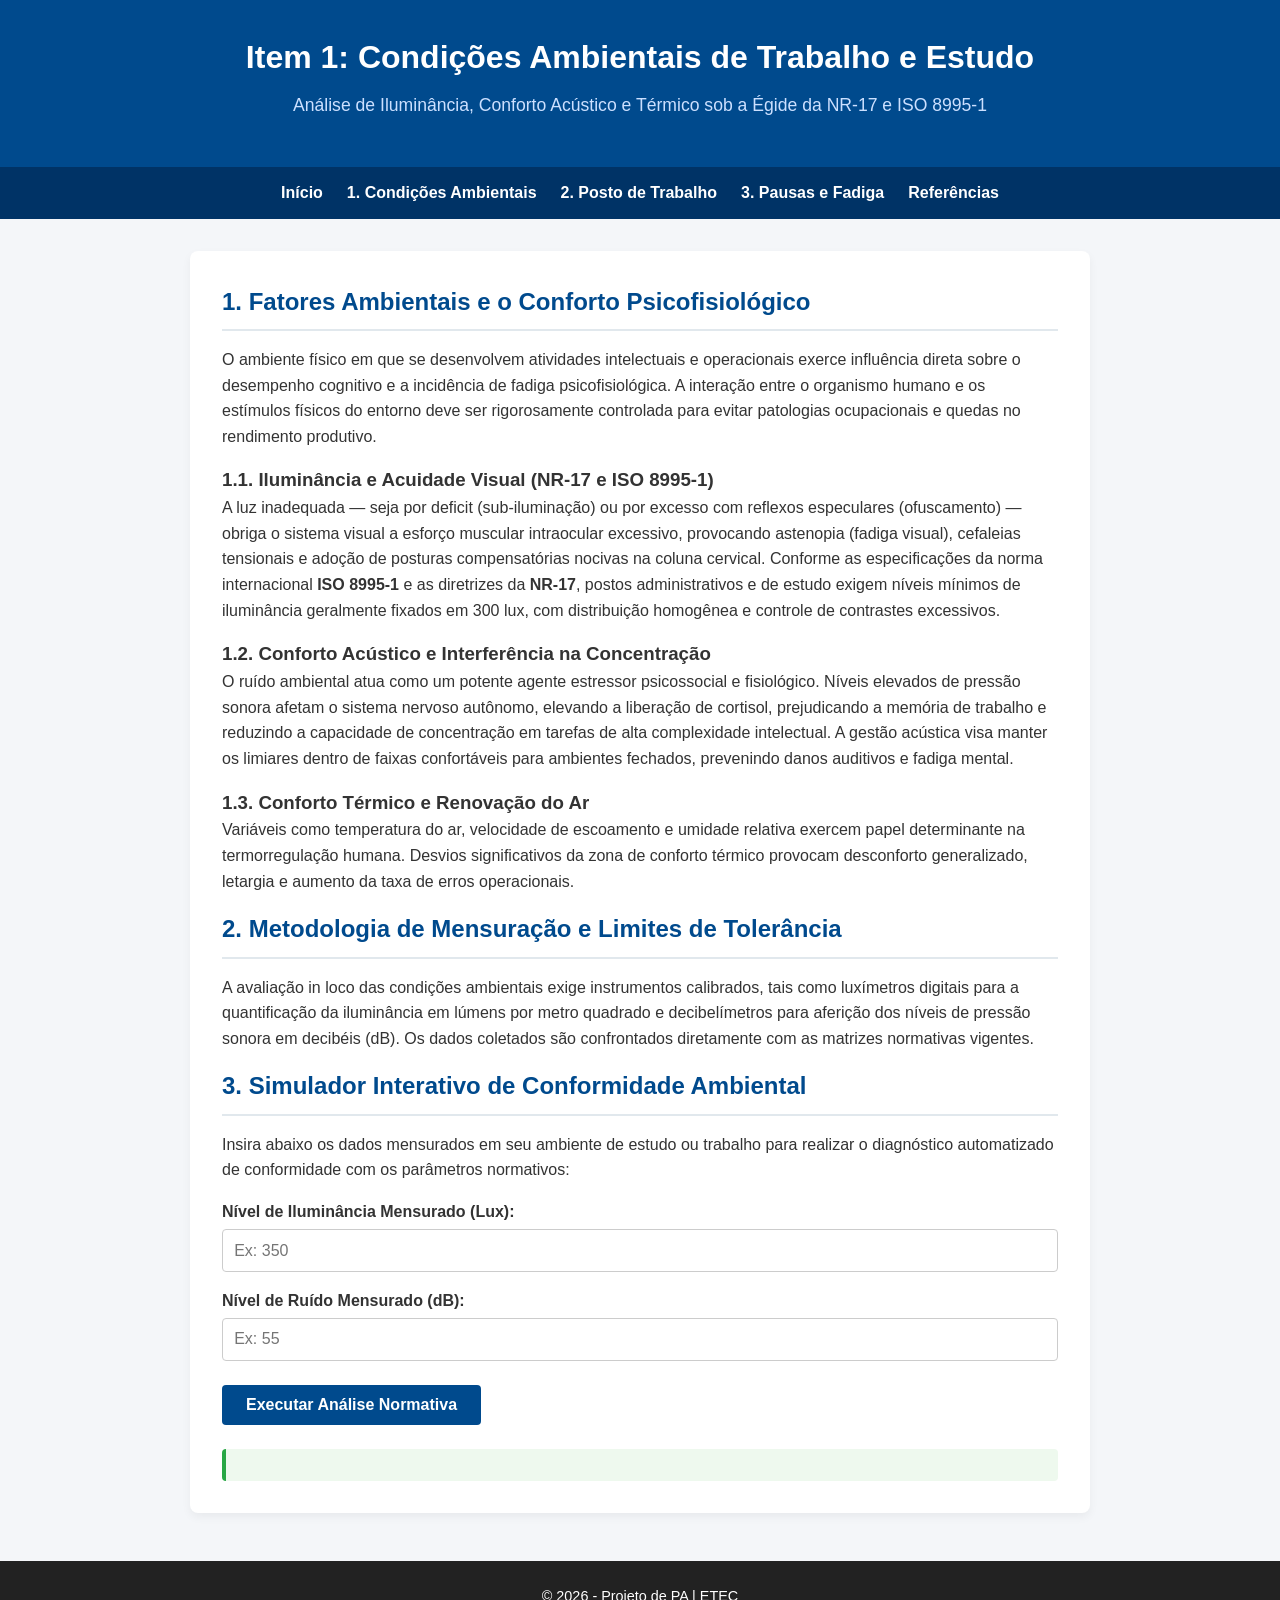
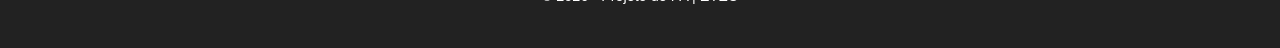
==== ERGONONIA PA/src/item1_ambiente.html @ 14e7c1ec "Add files via upload" ====
<!DOCTYPE html>
<html lang="pt-BR">
<head>
    <meta charset="UTF-8">
    <meta name="viewport" content="width=device-width, initial-scale=1.0">
    <title>Item 1: Condições Ambientais - PA Ergonomia</title>
    <link rel="stylesheet" href="style.css">
</head>
<body>

    <header>
        <h1>Item 1: Condições Ambientais de Trabalho e Estudo</h1>
        <p>Análise de Iluminância, Conforto Acústico e Térmico sob a Égide da NR-17 e ISO 8995-1</p>
    </header>

    <nav>
        <a href="index.html">Início</a>
        <a href="item1_ambiente.html">1. Condições Ambientais</a>
        <a href="item2_posto.html">2. Posto de Trabalho</a>
        <a href="item3_pausas.html">3. Pausas e Fadiga</a>
        <a href="referencias.html">Referências</a>
    </nav>

    <div class="container">
        <h2>1. Fatores Ambientais e o Conforto Psicofisiológico</h2>
        <p>O ambiente físico em que se desenvolvem atividades intelectuais e operacionais exerce influência direta sobre o desempenho cognitivo e a incidência de fadiga psicofisiológica. A interação entre o organismo humano e os estímulos físicos do entorno deve ser rigorosamente controlada para evitar patologias ocupacionais e quedas no rendimento produtivo.</p>

        <h3>1.1. Iluminância e Acuidade Visual (NR-17 e ISO 8995-1)</h3>
        <p>A luz inadequada — seja por deficit (sub-iluminação) ou por excesso com reflexos especulares (ofuscamento) — obriga o sistema visual a esforço muscular intraocular excessivo, provocando astenopia (fadiga visual), cefaleias tensionais e adoção de posturas compensatórias nocivas na coluna cervical. Conforme as especificações da norma internacional <strong>ISO 8995-1</strong> e as diretrizes da <strong>NR-17</strong>, postos administrativos e de estudo exigem níveis mínimos de iluminância geralmente fixados em 300 lux, com distribuição homogênea e controle de contrastes excessivos.</p>

        <h3>1.2. Conforto Acústico e Interferência na Concentração</h3>
        <p>O ruído ambiental atua como um potente agente estressor psicossocial e fisiológico. Níveis elevados de pressão sonora afetam o sistema nervoso autônomo, elevando a liberação de cortisol, prejudicando a memória de trabalho e reduzindo a capacidade de concentração em tarefas de alta complexidade intelectual. A gestão acústica visa manter os limiares dentro de faixas confortáveis para ambientes fechados, prevenindo danos auditivos e fadiga mental.</p>

        <h3>1.3. Conforto Térmico e Renovação do Ar</h3>
        <p>Variáveis como temperatura do ar, velocidade de escoamento e umidade relativa exercem papel determinante na termorregulação humana. Desvios significativos da zona de conforto térmico provocam desconforto generalizado, letargia e aumento da taxa de erros operacionais.</p>

        <h2>2. Metodologia de Mensuração e Limites de Tolerância</h2>
        <p>A avaliação in loco das condições ambientais exige instrumentos calibrados, tais como luxímetros digitais para a quantificação da iluminância em lúmens por metro quadrado e decibelímetros para aferição dos níveis de pressão sonora em decibéis (dB). Os dados coletados são confrontados diretamente com as matrizes normativas vigentes.</p>

        <h2>3. Simulador Interativo de Conformidade Ambiental</h2>
        <p>Insira abaixo os dados mensurados em seu ambiente de estudo ou trabalho para realizar o diagnóstico automatizado de conformidade com os parâmetros normativos:</p>

        <div class="form-group">
            <label for="lux">Nível de Iluminância Mensurado (Lux):</label>
            <input type="number" id="lux" placeholder="Ex: 350">
        </div>

        <div class="form-group">
            <label for="db">Nível de Ruído Mensurado (dB):</label>
            <input type="number" id="db" placeholder="Ex: 55">
        </div>

        <button onclick="avaliarAmbiente()">Executar Análise Normativa</button>

        <div id="resultadoAmbiente" class="result" style="margin-top: 1.5rem;"></div>
    </div>

    <footer>
        <p>&copy; 2026 - Projeto de PA | ETEC</p>
    </footer>

    <script src="script.js"></script>
</body>
</html>
---- ERGONONIA PA/src/style.css ----
* {
    margin: 0;
    padding: 0;
    box-sizing: border-box;
    font-family: 'Segoe UI', Tahoma, Geneva, Verdana, sans-serif;
}

body {
    background-color: #f4f6f9;
    color: #333;
    line-height: 1.6;
}

header {
    background: #004a8d;
    color: white;
    padding: 2rem;
    text-align: center;
}

header h1 {
    font-size: 2rem;
    margin-bottom: 0.5rem;
}

header p {
    font-size: 1.1rem;
    color: #cce0ff;
}

nav {
    background: #003366;
    display: flex;
    justify-content: center;
    gap: 1.5rem;
    padding: 0.8rem;
}

nav a {
    color: white;
    text-decoration: none;
    font-weight: 600;
    transition: color 0.3s;
}

nav a:hover {
    color: #4da6ff;
}

.container {
    max-width: 900px;
    margin: 2rem auto;
    background: white;
    padding: 2rem;
    border-radius: 8px;
    box-shadow: 0 4px 10px rgba(0,0,0,0.05);
}

h2 {
    color: #004a8d;
    margin-bottom: 1rem;
    border-bottom: 2px solid #e1e8ed;
    padding-bottom: 0.5rem;
}

p {
    margin-bottom: 1rem;
}

.team-list {
    list-style-type: none;
    background: #eef4fc;
    padding: 1.5rem;
    border-radius: 6px;
    margin-top: 1rem;
    border-left: 4px solid #004a8d;
}

.team-list li {
    padding: 0.4rem 0;
    font-weight: 500;
}

.form-group {
    margin-bottom: 1rem;
}

label {
    display: block;
    margin-bottom: 0.3rem;
    font-weight: bold;
}

input, select {
    width: 100%;
    padding: 0.7rem;
    border: 1px solid #ccc;
    border-radius: 4px;
    font-size: 1rem;
}

button {
    background: #004a8d;
    color: white;
    border: none;
    padding: 0.7rem 1.5rem;
    border-radius: 4px;
    cursor: pointer;
    font-size: 1rem;
    font-weight: bold;
    margin-top: 0.5rem;
    transition: background 0.3s;
}

button:hover {
    background: #003366;
}

.result {
    margin-top: 1.5rem;
    padding: 1rem;
    background: #eef9ee;
    border-left: 4px solid #28a745;
    border-radius: 4px;
}

footer {
    text-align: center;
    padding: 1.5rem;
    background: #222;
    color: white;
    margin-top: 3rem;
    font-size: 0.9rem;
}
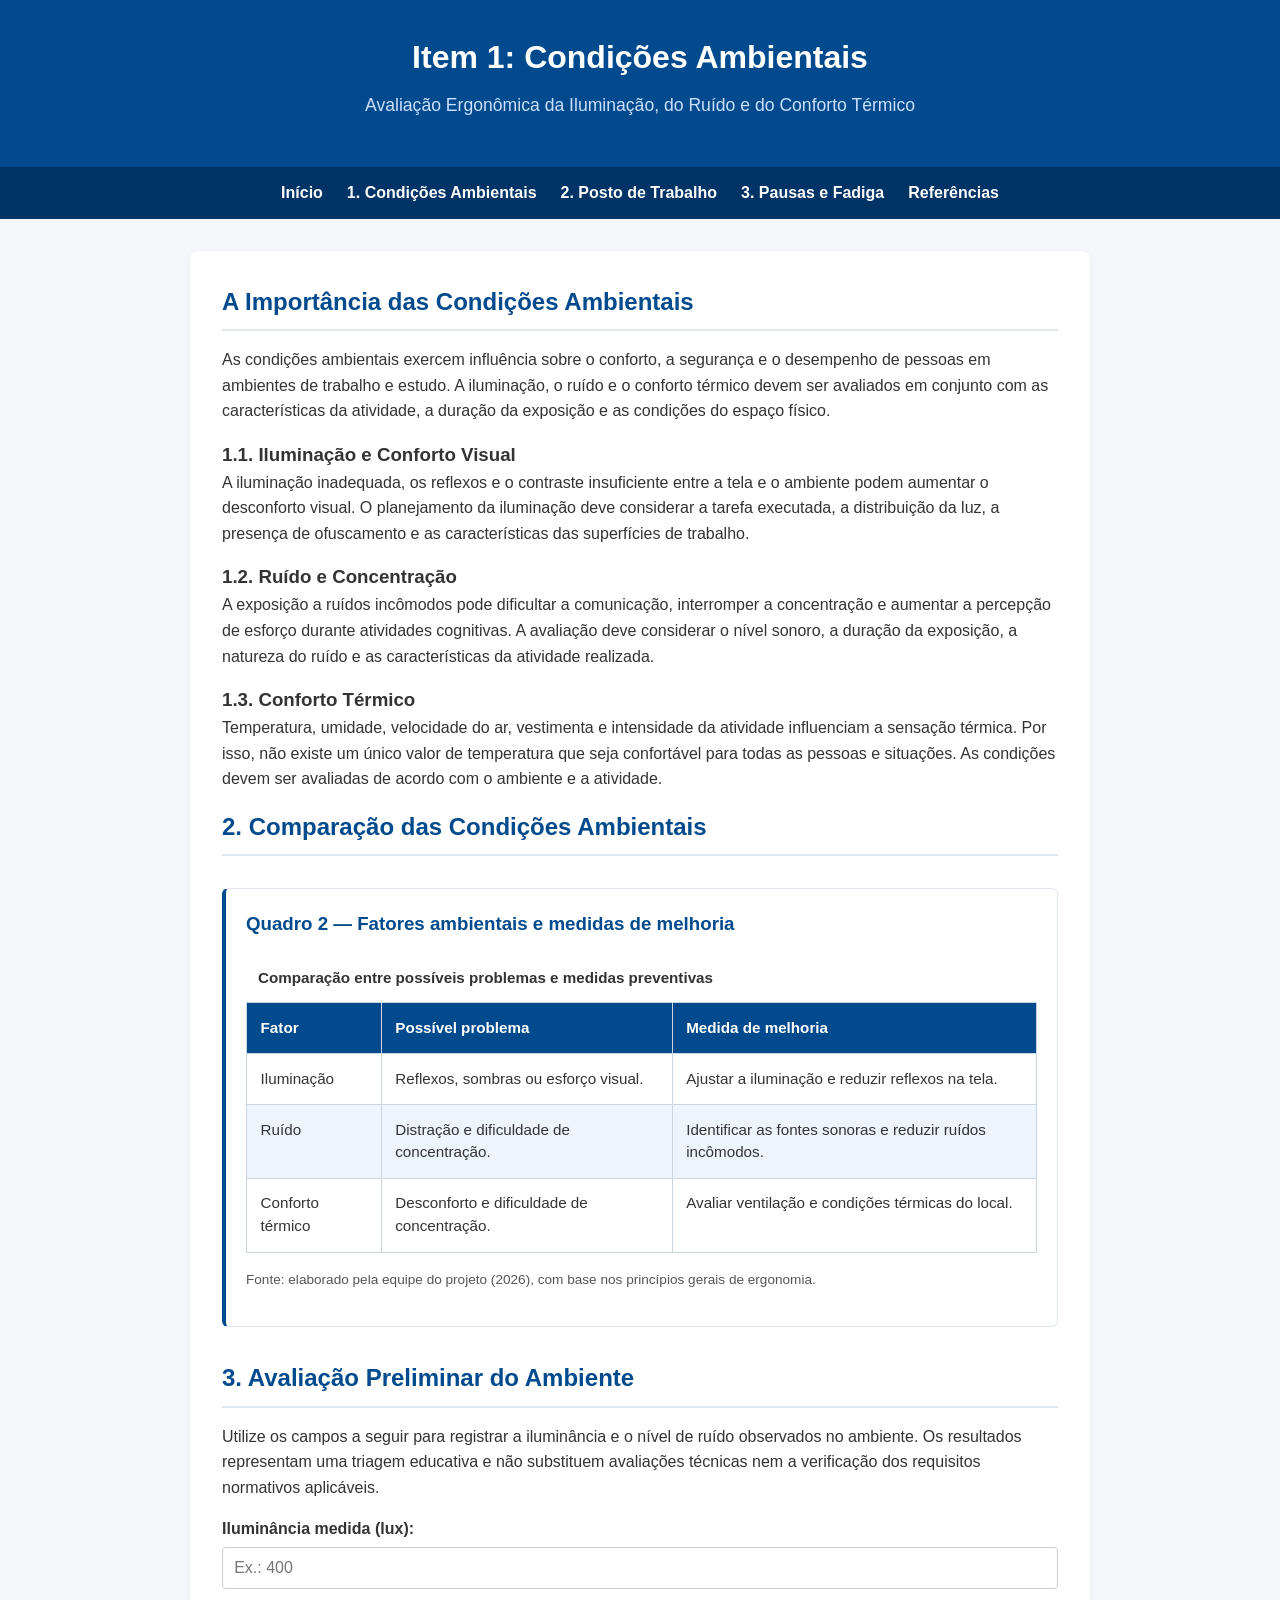
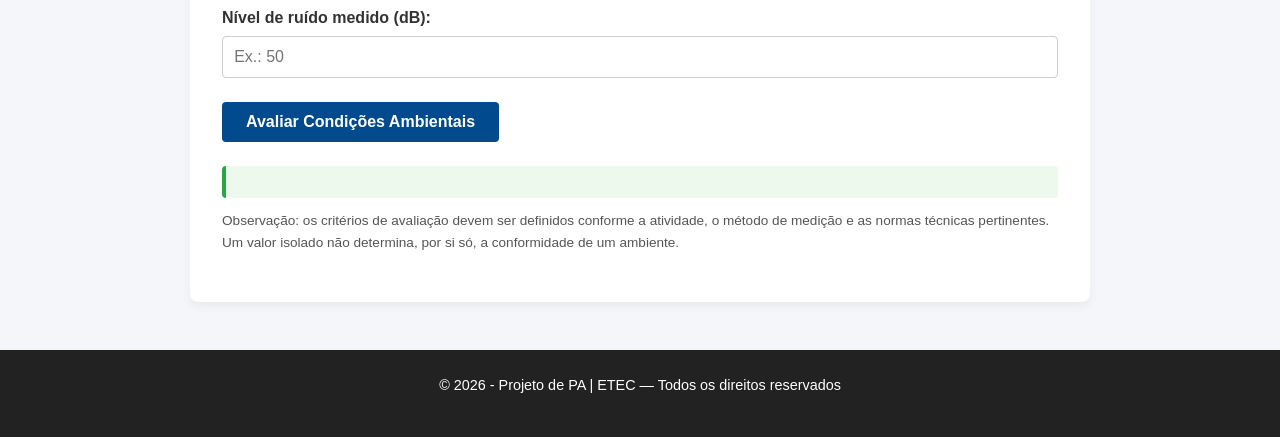
==== commit bf308590: "Add files via upload" ====
--- a/ERGONONIA PA/src/item1_ambiente.html
+++ b/ERGONONIA PA/src/item1_ambiente.html
@@ -5,12 +5,13 @@
     <meta name="viewport" content="width=device-width, initial-scale=1.0">
     <title>Item 1: Condições Ambientais - PA Ergonomia</title>
     <link rel="stylesheet" href="style.css">
+    <script src="script.js" defer></script>
 </head>
 <body>
 
     <header>
-        <h1>Item 1: Condições Ambientais de Trabalho e Estudo</h1>
-        <p>Análise de Iluminância, Conforto Acústico e Térmico sob a Égide da NR-17 e ISO 8995-1</p>
+        <h1>Item 1: Condições Ambientais</h1>
+        <p>Avaliação Ergonômica da Iluminação, do Ruído e do Conforto Térmico</p>
     </header>
 
     <nav>
@@ -21,44 +22,87 @@
         <a href="referencias.html">Referências</a>
     </nav>
 
-    <div class="container">
-        <h2>1. Fatores Ambientais e o Conforto Psicofisiológico</h2>
-        <p>O ambiente físico em que se desenvolvem atividades intelectuais e operacionais exerce influência direta sobre o desempenho cognitivo e a incidência de fadiga psicofisiológica. A interação entre o organismo humano e os estímulos físicos do entorno deve ser rigorosamente controlada para evitar patologias ocupacionais e quedas no rendimento produtivo.</p>
+    <main class="container">
 
-        <h3>1.1. Iluminância e Acuidade Visual (NR-17 e ISO 8995-1)</h3>
-        <p>A luz inadequada — seja por deficit (sub-iluminação) ou por excesso com reflexos especulares (ofuscamento) — obriga o sistema visual a esforço muscular intraocular excessivo, provocando astenopia (fadiga visual), cefaleias tensionais e adoção de posturas compensatórias nocivas na coluna cervical. Conforme as especificações da norma internacional <strong>ISO 8995-1</strong> e as diretrizes da <strong>NR-17</strong>, postos administrativos e de estudo exigem níveis mínimos de iluminância geralmente fixados em 300 lux, com distribuição homogênea e controle de contrastes excessivos.</p>
+        <h2 data-referencia="Referência: ISO 8995-1 (2002); NR-17 (2022).">A Importância das Condições Ambientais</h2>
 
-        <h3>1.2. Conforto Acústico e Interferência na Concentração</h3>
-        <p>O ruído ambiental atua como um potente agente estressor psicossocial e fisiológico. Níveis elevados de pressão sonora afetam o sistema nervoso autônomo, elevando a liberação de cortisol, prejudicando a memória de trabalho e reduzindo a capacidade de concentração em tarefas de alta complexidade intelectual. A gestão acústica visa manter os limiares dentro de faixas confortáveis para ambientes fechados, prevenindo danos auditivos e fadiga mental.</p>
+        <p>As condições ambientais exercem influência sobre o conforto, a segurança e o desempenho de pessoas em ambientes de trabalho e estudo. A iluminação, o ruído e o conforto térmico devem ser avaliados em conjunto com as características da atividade, a duração da exposição e as condições do espaço físico.</p>
 
-        <h3>1.3. Conforto Térmico e Renovação do Ar</h3>
-        <p>Variáveis como temperatura do ar, velocidade de escoamento e umidade relativa exercem papel determinante na termorregulação humana. Desvios significativos da zona de conforto térmico provocam desconforto generalizado, letargia e aumento da taxa de erros operacionais.</p>
+        <h3 data-referencia="Referência: ISO 8995-1: Lighting of work places, 2002.">1.1. Iluminação e Conforto Visual</h3>
 
-        <h2>2. Metodologia de Mensuração e Limites de Tolerância</h2>
-        <p>A avaliação in loco das condições ambientais exige instrumentos calibrados, tais como luxímetros digitais para a quantificação da iluminância em lúmens por metro quadrado e decibelímetros para aferição dos níveis de pressão sonora em decibéis (dB). Os dados coletados são confrontados diretamente com as matrizes normativas vigentes.</p>
+        <p>A iluminação inadequada, os reflexos e o contraste insuficiente entre a tela e o ambiente podem aumentar o desconforto visual. O planejamento da iluminação deve considerar a tarefa executada, a distribuição da luz, a presença de ofuscamento e as características das superfícies de trabalho.</p>
 
-        <h2>3. Simulador Interativo de Conformidade Ambiental</h2>
-        <p>Insira abaixo os dados mensurados em seu ambiente de estudo ou trabalho para realizar o diagnóstico automatizado de conformidade com os parâmetros normativos:</p>
+        <h3 data-referencia="Referência: IIDA, Itiro. Ergonomia: projeto e produção, 2016.">1.2. Ruído e Concentração</h3>
+
+        <p>A exposição a ruídos incômodos pode dificultar a comunicação, interromper a concentração e aumentar a percepção de esforço durante atividades cognitivas. A avaliação deve considerar o nível sonoro, a duração da exposição, a natureza do ruído e as características da atividade realizada.</p>
+
+        <h3 data-referencia="Referência: KROEMER &amp; GRANDJEAN. Manual de Ergonomia, 2005.">1.3. Conforto Térmico</h3>
+
+        <p>Temperatura, umidade, velocidade do ar, vestimenta e intensidade da atividade influenciam a sensação térmica. Por isso, não existe um único valor de temperatura que seja confortável para todas as pessoas e situações. As condições devem ser avaliadas de acordo com o ambiente e a atividade.</p>
+
+        <h2 data-referencia="Referência: NR-17 (Ministério do Trabalho e Previdência, 2022).">2. Comparação das Condições Ambientais</h2>
+
+        <section class="comparison-section">
+            <h3 data-referencia="Referência: Elaborado pela equipe (2026) com base na NR-17 e ISO 8995-1.">Quadro 2 — Fatores ambientais e medidas de melhoria</h3>
+
+            <div class="table-wrapper">
+                <table class="comparison-table">
+                    <caption>Comparação entre possíveis problemas e medidas preventivas</caption>
+                    <thead>
+                        <tr>
+                            <th scope="col">Fator</th>
+                            <th scope="col">Possível problema</th>
+                            <th scope="col">Medida de melhoria</th>
+                        </tr>
+                    </thead>
+                    <tbody>
+                        <tr>
+                            <td>Iluminação</td>
+                            <td>Reflexos, sombras ou esforço visual.</td>
+                            <td>Ajustar a iluminação e reduzir reflexos na tela.</td>
+                        </tr>
+                        <tr>
+                            <td>Ruído</td>
+                            <td>Distração e dificuldade de concentração.</td>
+                            <td>Identificar as fontes sonoras e reduzir ruídos incômodos.</td>
+                        </tr>
+                        <tr>
+                            <td>Conforto térmico</td>
+                            <td>Desconforto e dificuldade de concentração.</td>
+                            <td>Avaliar ventilação e condições térmicas do local.</td>
+                        </tr>
+                    </tbody>
+                </table>
+            </div>
+
+            <p class="table-note">Fonte: elaborado pela equipe do projeto (2026), com base nos princípios gerais de ergonomia.</p>
+        </section>
+
+        <h2 data-referencia="Referência: Ferramenta interativa pedagógica baseada na NR-17 (2022).">3. Avaliação Preliminar do Ambiente</h2>
+
+        <p>Utilize os campos a seguir para registrar a iluminância e o nível de ruído observados no ambiente. Os resultados representam uma triagem educativa e não substituem avaliações técnicas nem a verificação dos requisitos normativos aplicáveis.</p>
 
         <div class="form-group">
-            <label for="lux">Nível de Iluminância Mensurado (Lux):</label>
-            <input type="number" id="lux" placeholder="Ex: 350">
+            <label for="lux">Iluminância medida (lux):</label>
+            <input type="number" id="lux" min="0" step="any" placeholder="Ex.: 400">
         </div>
 
         <div class="form-group">
-            <label for="db">Nível de Ruído Mensurado (dB):</label>
-            <input type="number" id="db" placeholder="Ex: 55">
+            <label for="db">Nível de ruído medido (dB):</label>
+            <input type="number" id="db" min="0" step="any" placeholder="Ex.: 50">
         </div>
 
-        <button onclick="avaliarAmbiente()">Executar Análise Normativa</button>
+        <button type="button" onclick="avaliarAmbiente()">Avaliar Condições Ambientais</button>
 
-        <div id="resultadoAmbiente" class="result" style="margin-top: 1.5rem;"></div>
-    </div>
+        <div id="resultadoAmbiente" class="result" style="margin-top: 1.5rem;" aria-live="polite"></div>
+
+        <p class="table-note">Observação: os critérios de avaliação devem ser definidos conforme a atividade, o método de medição e as normas técnicas pertinentes. Um valor isolado não determina, por si só, a conformidade de um ambiente.</p>
+
+    </main>
 
     <footer>
-        <p>&copy; 2026 - Projeto de PA | ETEC</p>
+        <p>&copy; 2026 - Projeto de PA | ETEC — Todos os direitos reservados</p>
     </footer>
 
-    <script src="script.js"></script>
 </body>
 </html>
--- a/ERGONONIA PA/src/style.css
+++ b/ERGONONIA PA/src/style.css
@@ -131,4 +131,160 @@
     color: white;
     margin-top: 3rem;
     font-size: 0.9rem;
-}+} 
+
+
+/* =========================================
+   IDENTIFICAÇÃO DA FONTE DOS TÍTULOS
+   ========================================= */
+
+h1,
+h2,
+h3,
+h4,
+h5,
+h6 {
+    cursor: help;
+}
+
+/* Balão informativo criado pelo JavaScript */
+.font-tooltip {
+    position: fixed;
+    z-index: 9999;
+    max-width: min(320px, calc(100vw - 24px));
+    padding: 10px 14px;
+    background: #003366;
+    color: #ffffff;
+    border: 1px solid #4da6ff;
+    border-radius: 6px;
+    box-shadow: 0 4px 14px rgba(0, 0, 0, 0.22);
+    font-family: Arial, sans-serif;
+    font-size: 13px;
+    line-height: 1.5;
+    pointer-events: none;
+    opacity: 0;
+    visibility: hidden;
+    transition: opacity 0.15s ease;
+    overflow-wrap: anywhere;
+}
+
+.font-tooltip.visible {
+    opacity: 1;
+    visibility: visible;
+}
+
+/* =========================================
+   TABELAS COMPARATIVAS
+   ========================================= */
+
+.comparison-section {
+    margin: 2rem 0;
+    padding: 1.25rem;
+    background: #ffffff;
+    border: 1px solid #e1e8ed;
+    border-left: 4px solid #004a8d;
+    border-radius: 6px;
+}
+
+.comparison-section h3 {
+    color: #004a8d;
+    margin-bottom: 0.75rem;
+}
+
+.comparison-section p {
+    margin-bottom: 1rem;
+}
+
+.table-wrapper {
+    width: 100%;
+    overflow-x: auto;
+    margin: 1rem 0;
+}
+
+.comparison-table {
+    width: 100%;
+    border-collapse: collapse;
+    background: #ffffff;
+    font-size: 0.95rem;
+    line-height: 1.5;
+}
+
+.comparison-table caption {
+    padding: 0.75rem;
+    color: #333333;
+    font-weight: bold;
+    text-align: left;
+    caption-side: top;
+}
+
+.comparison-table th,
+.comparison-table td {
+    border: 1px solid #cbd5df;
+    padding: 0.85rem;
+    text-align: left;
+    vertical-align: top;
+}
+
+.comparison-table thead th {
+    background: #004a8d;
+    color: #ffffff;
+    font-weight: bold;
+}
+
+.comparison-table tbody tr:nth-child(even) {
+    background: #eef4fc;
+}
+
+.comparison-table tbody tr:hover {
+    background: #e1edfa;
+}
+
+.table-note {
+    margin-top: 0.75rem;
+    color: #555555;
+    font-size: 0.85rem;
+}
+
+/* Acessibilidade: foco visível por teclado */
+h1:focus-visible,
+h2:focus-visible,
+h3:focus-visible,
+h4:focus-visible,
+h5:focus-visible,
+h6:focus-visible {
+    outline: 2px solid #4da6ff;
+    outline-offset: 4px;
+}
+
+/* Adaptação para dispositivos móveis */
+@media (max-width: 600px) {
+    .container {
+        padding: 1rem;
+        margin: 1rem;
+    }
+
+    .comparison-section {
+        padding: 0.75rem;
+    }
+
+    .comparison-table {
+        font-size: 0.85rem;
+    }
+
+    .comparison-table th,
+    .comparison-table td {
+        padding: 0.6rem;
+        min-width: 115px;
+    }
+
+    nav {
+        flex-wrap: wrap;
+        gap: 0.75rem;
+    }
+}
+
+@media (prefers-reduced-motion: reduce) {
+    .font-tooltip {
+        transition: none;
+    }
+}
